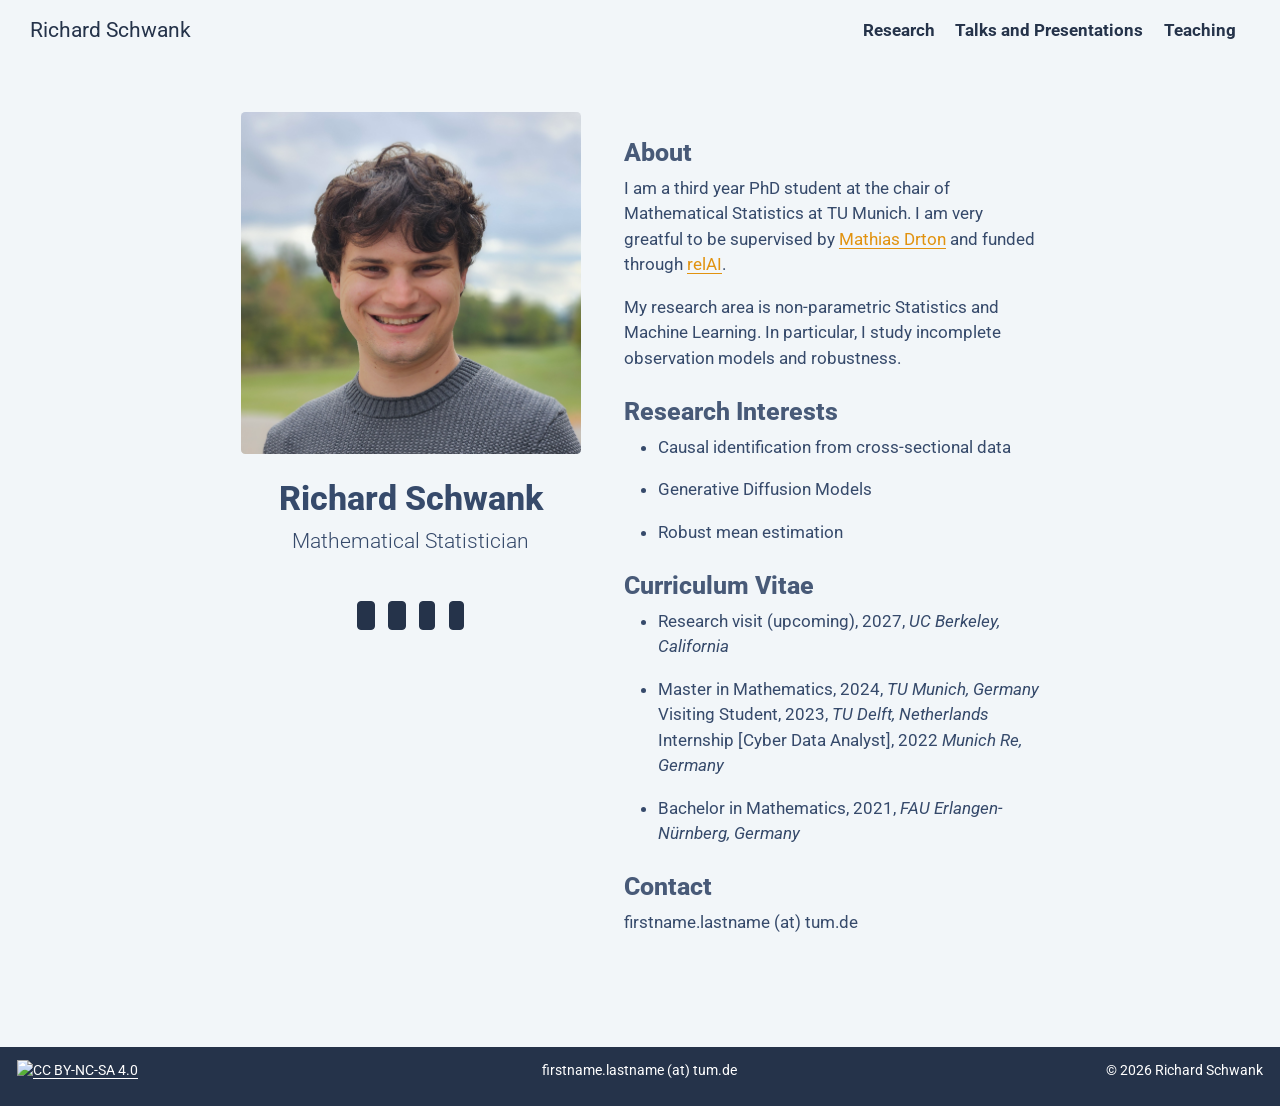
==== docs/index.html @ cad17ee5 "initial build" ====
<!DOCTYPE html>
<html xmlns="http://www.w3.org/1999/xhtml" lang="en" xml:lang="en"><head>

<meta charset="utf-8">
<meta name="generator" content="quarto-1.10.19">

<meta name="viewport" content="width=device-width, initial-scale=1.0, user-scalable=yes">


<title>Richard Schwank</title>
<style>
/* Default styles provided by pandoc.
** See https://pandoc.org/MANUAL.html#variables-for-html for config info.
*/
span.smallcaps{font-variant: small-caps;}
div.columns{display: flex; gap: 1.5em;}
div.column{flex: auto;}
@media screen {
div.columns{gap: min(4vw, 1.5em);}
div.column{overflow-x: auto;}
}
div.hanging-indent{margin-left: 1.5em; text-indent: -1.5em;}
ul.task-list{list-style: none;}
ul.task-list li input[type="checkbox"] {
  width: 0.8em;
  margin: 0 0.8em 0.2em -1em; /* quarto-specific, see https://github.com/quarto-dev/quarto-cli/issues/4556 */ 
  vertical-align: middle;
}
</style>


<script src="site_libs/quarto-nav/quarto-nav.js"></script>
<script src="site_libs/quarto-nav/headroom.min.js"></script>
<script src="site_libs/clipboard/clipboard.min.js"></script>
<script src="site_libs/quarto-search/autocomplete.umd.js"></script>
<script src="site_libs/quarto-search/fuse.min.js"></script>
<script src="site_libs/quarto-search/quarto-search.js"></script>
<meta name="quarto:offset" content="./">
<link href="./images/favicon.png" rel="icon" type="image/png">
<script src="site_libs/quarto-html/quarto.js" type="module"></script>
<script src="site_libs/quarto-html/tabsets/tabsets.js" type="module"></script>
<script src="site_libs/quarto-html/popper.min.js"></script>
<script src="site_libs/quarto-html/tippy.umd.min.js"></script>
<link href="site_libs/quarto-html/tippy.css" rel="stylesheet">
<link href="site_libs/quarto-html/quarto-syntax-highlighting-bf27225e3a48a9273f3daa8f8e829971.css" rel="stylesheet" id="quarto-text-highlighting-styles">
<script src="site_libs/bootstrap/bootstrap.min.js"></script>
<link href="site_libs/bootstrap/bootstrap-icons.css" rel="stylesheet">
<link href="site_libs/bootstrap/bootstrap-ca7d911904040dab1fc56b3e0323923a.min.css" rel="stylesheet" append-hash="true" id="quarto-bootstrap" data-mode="light">
<script id="quarto-search-options" type="application/json">{
  "location": "navbar",
  "copy-button": false,
  "collapse-after": 3,
  "panel-placement": "end",
  "type": "overlay",
  "limit": 50,
  "keyboard-shortcut": [
    "f",
    "/",
    "s"
  ],
  "language": {
    "search-no-results-text": "No results",
    "search-matching-documents-text": "matching documents",
    "search-copy-link-title": "Copy link to search",
    "search-hide-matches-text": "Hide additional matches",
    "search-more-match-text": "more match in this document",
    "search-more-matches-text": "more matches in this document",
    "search-clear-button-title": "Clear",
    "search-text-placeholder": "",
    "search-detached-cancel-button-title": "Cancel",
    "search-submit-button-title": "Submit",
    "search-label": "Search"
  }
}</script>
<style>html{ scroll-behavior: smooth; }</style>
<!-- academic icons -->

<link rel="stylesheet" href="https://cdn.jsdelivr.net/gh/jpswalsh/academicons@1/css/academicons.min.css">

<!-- altmetric icons -->
<script type="text/javascript" src="https://d1bxh8uas1mnw7.cloudfront.net/assets/embed.js"></script>

<!-- fontawesome icons -->
<script src="https://kit.fontawesome.com/1392a7030f.js" crossorigin="anonymous"></script>




<meta property="og:title" content="Richard Schwank">
<meta property="og:description" content="I am a third year PhD student at the chair of Mathematical Statistics at the Technical University of Munich (TUM), under the supervision of Prof.&nbsp;Mathias Drton.">
<meta property="og:image" content="https://your_website_url.de/images/Picture.jpg">
<meta property="og:site_name" content="Richard Schwank">
</head>

<body class="nav-fixed fullcontent quarto-light">

<div id="quarto-search-results"></div>
  <header id="quarto-header" class="headroom fixed-top">
    <nav class="navbar navbar-expand-lg " data-bs-theme="dark">
      <div class="navbar-container container-fluid">
      <div class="navbar-brand-container mx-auto">
    <a class="navbar-brand" href="./index.html">
    <span class="navbar-title">Richard Schwank</span>
    </a>
  </div>
            <div id="quarto-search" class="" title="Search"></div>
          <button class="navbar-toggler" type="button" data-bs-toggle="collapse" data-bs-target="#navbarCollapse" aria-controls="navbarCollapse" role="menu" aria-expanded="false" aria-label="Toggle navigation" onclick="if (window.quartoToggleHeadroom) { window.quartoToggleHeadroom(); }">
  <span class="navbar-toggler-icon"></span>
</button>
          <div class="collapse navbar-collapse" id="navbarCollapse">
            <ul class="navbar-nav navbar-nav-scroll ms-auto">
  <li class="nav-item">
    <a class="nav-link" href="./pages/research.html"> 
<span class="menu-text">Research</span></a>
  </li>  
  <li class="nav-item">
    <a class="nav-link" href="./pages/presentations.html"> 
<span class="menu-text">Talks and Presentations</span></a>
  </li>  
  <li class="nav-item">
    <a class="nav-link" href="./pages/teaching.html"> 
<span class="menu-text">Teaching</span></a>
  </li>  
</ul>
          </div> <!-- /navcollapse -->
            <div class="quarto-navbar-tools">
</div>
      </div> <!-- /container-fluid -->
    </nav>
</header>
<!-- content -->
<div id="quarto-content" class="quarto-container page-columns page-rows-contents page-layout-article page-navbar">
<!-- sidebar -->
<!-- margin-sidebar -->
    
<!-- main -->
<div class="quarto-about-trestles">
  <div class="about-entity">
    <img src="images/Picture.jpg" class="about-image
  rounded " style="width: 20em;">
<header id="title-block-header" class="quarto-title-block default">
<div class="quarto-title">
<h1 class="title">Richard Schwank</h1>
<p class="subtitle lead">Mathematical Statistician</p>
</div>
<div class="quarto-title-meta">
  </div>
</header>
    <div class="about-links">
  <a href="https://github.com/rischwank" class="about-link" rel="" target="_blank">
    <i class="bi bi-github"></i>
     <span class="about-link-text"></span>
  </a>
  <a href="https://www.linkedin.com/in/richard-schwank-3a5424241" class="about-link" rel="" target="_blank">
    <i class="bi bi-linkedin"></i>
     <span class="about-link-text"></span>
  </a>
  <a href="https://orcid.org/0009-0004-0956-3106" class="about-link" rel="" target="_blank">
     <span class="about-link-text"><i class="ai ai-orcid fa-lg"></i></span>
  </a>
  <a href="https://scholar.google.com/citations?user=D3n2OTAAAAAJ&amp;hl=en&amp;oi=ao" class="about-link" rel="" target="_blank">
     <span class="about-link-text"><i class="ai ai-google-scholar fa-lg"></i></span>
  </a>
</div>
  </div>
  <div class="about-contents"><main class="content" id="quarto-document-content">
<section id="about" class="level3">
<h3 data-anchor-id="about">About</h3>
<p>I am a third year PhD student at the chair of Mathematical Statistics at TU Munich. I am very greatful to be supervised by <a href="https://www.math.cit.tum.de/math/personen/professuren/drton-mathias/">Mathias Drton</a> and funded through <a href="https://zuseschoolrelai.de">relAI</a>.</p>
<p>My research area is non-parametric Statistics and Machine Learning. In particular, I study incomplete observation models and robustness.</p>
</section>
<section id="research-interests" class="level3">
<h3 data-anchor-id="research-interests">Research Interests</h3>
<ul>
<li><p>Causal identification from cross-sectional data</p></li>
<li><p>Generative Diffusion Models</p></li>
<li><p>Robust mean estimation</p></li>
</ul>
</section>
<section id="curriculum-vitae" class="level3">
<h3 data-anchor-id="curriculum-vitae">Curriculum Vitae</h3>
<ul>
<li><p>Research visit (upcoming), 2027, <em>UC Berkeley, California</em></p></li>
<li><p>Master in Mathematics, 2024, <em>TU Munich, Germany</em> <br> Visiting Student, 2023, <em>TU Delft, Netherlands</em><br> Internship [Cyber Data Analyst], 2022 <em>Munich Re, Germany</em></p></li>
<li><p>Bachelor in Mathematics, 2021, <em>FAU Erlangen-Nürnberg, Germany</em></p></li>
</ul>
</section>
<section id="contact" class="level3">
<h3 data-anchor-id="contact">Contact</h3>
<p>firstname.lastname (at) tum.de</p>


</section>
</main></div>
</div>
 <!-- /main -->
<script id="quarto-html-after-body" type="application/javascript">
  window.document.addEventListener("DOMContentLoaded", function (event) {
    const isCodeAnnotation = (el) => {
      for (const clz of el.classList) {
        if (clz.startsWith('code-annotation-')) {                     
          return true;
        }
      }
      return false;
    }
    const onCopySuccess = function(e) {
      // button target
      const button = e.trigger;
      // don't keep focus
      button.blur();
      // flash "checked"
      button.classList.add('code-copy-button-checked');
      var currentTitle = button.getAttribute("title");
      button.setAttribute("title", "Copied!");
      let tooltip;
      if (window.bootstrap) {
        button.setAttribute("data-bs-toggle", "tooltip");
        button.setAttribute("data-bs-placement", "left");
        button.setAttribute("data-bs-title", "Copied!");
        tooltip = new bootstrap.Tooltip(button, 
          { trigger: "manual", 
            customClass: "code-copy-button-tooltip",
            offset: [0, -8]});
        tooltip.show();    
      }
      setTimeout(function() {
        if (tooltip) {
          tooltip.hide();
          button.removeAttribute("data-bs-title");
          button.removeAttribute("data-bs-toggle");
          button.removeAttribute("data-bs-placement");
        }
        button.setAttribute("title", currentTitle);
        button.classList.remove('code-copy-button-checked');
      }, 1000);
      // clear code selection
      e.clearSelection();
    }
    const getTextToCopy = function(trigger) {
      const outerScaffold = trigger.parentElement.cloneNode(true);
      const codeEl = outerScaffold.querySelector('code');
      for (const childEl of codeEl.children) {
        if (isCodeAnnotation(childEl)) {
          childEl.remove();
        }
      }
      return codeEl.innerText;
    }
    const clipboard = new window.ClipboardJS('.code-copy-button:not([data-in-quarto-modal])', {
      text: getTextToCopy
    });
    clipboard.on('success', onCopySuccess);
    if (window.document.getElementById('quarto-embedded-source-code-modal')) {
      const clipboardModal = new window.ClipboardJS('.code-copy-button[data-in-quarto-modal]', {
        text: getTextToCopy,
        container: window.document.getElementById('quarto-embedded-source-code-modal')
      });
      clipboardModal.on('success', onCopySuccess);
    }
      var localhostRegex = new RegExp(/^(?:http|https):\/\/localhost\:?[0-9]*\//);
      var mailtoRegex = new RegExp(/^mailto:/);
        var filterRegex = new RegExp("https:\/\/your_website_url\.de");
      var isInternal = (href) => {
          return filterRegex.test(href) || localhostRegex.test(href) || mailtoRegex.test(href);
      }
      // Inspect non-navigation links and adorn them if external
     var links = window.document.querySelectorAll('a[href]:not(.nav-link):not(.navbar-brand):not(.toc-action):not(.sidebar-link):not(.sidebar-item-toggle):not(.pagination-link):not(.no-external):not([aria-hidden]):not(.dropdown-item):not(.quarto-navigation-tool):not(.about-link)');
      for (var i=0; i<links.length; i++) {
        const link = links[i];
        if (!isInternal(link.href)) {
          // undo the damage that might have been done by quarto-nav.js in the case of
          // links that we want to consider external
          if (link.dataset.originalHref !== undefined) {
            link.href = link.dataset.originalHref;
          }
            // target, if specified
            link.setAttribute("target", "_blank");
            if (link.getAttribute("rel") === null) {
              link.setAttribute("rel", "noopener");
            }
        }
      }
    function tippyHover(el, contentFn, onTriggerFn, onUntriggerFn) {
      const config = {
        allowHTML: true,
        maxWidth: 500,
        delay: 100,
        arrow: false,
        appendTo: function(el) {
            return el.parentElement;
        },
        interactive: true,
        interactiveBorder: 10,
        theme: 'quarto',
        placement: 'bottom-start',
      };
      if (contentFn) {
        config.content = contentFn;
      }
      if (onTriggerFn) {
        config.onTrigger = onTriggerFn;
      }
      if (onUntriggerFn) {
        config.onUntrigger = onUntriggerFn;
      }
      window.tippy(el, config); 
    }
    const noterefs = window.document.querySelectorAll('a[role="doc-noteref"]');
    for (var i=0; i<noterefs.length; i++) {
      const ref = noterefs[i];
      tippyHover(ref, function() {
        // use id or data attribute instead here
        let href = ref.getAttribute('data-footnote-href') || ref.getAttribute('href');
        try { href = new URL(href).hash; } catch {}
        const id = href.replace(/^#\/?/, "");
        const note = window.document.getElementById(id);
        if (note) {
          return note.innerHTML;
        } else {
          return "";
        }
      });
    }
    const xrefs = window.document.querySelectorAll('a.quarto-xref');
    const processXRef = (id, note) => {
      // Strip column container classes
      const stripColumnClz = (el) => {
        el.classList.remove("page-full", "page-columns");
        if (el.children) {
          for (const child of el.children) {
            stripColumnClz(child);
          }
        }
      }
      stripColumnClz(note)
      if (id === null || id.startsWith('sec-')) {
        // Special case sections, only their first couple elements
        const container = document.createElement("div");
        if (note.children && note.children.length > 2) {
          container.appendChild(note.children[0].cloneNode(true));
          for (let i = 1; i < note.children.length; i++) {
            const child = note.children[i];
            if (child.tagName === "P" && child.innerText === "") {
              continue;
            } else {
              container.appendChild(child.cloneNode(true));
              break;
            }
          }
          if (window.Quarto?.typesetMath) {
            window.Quarto.typesetMath(container);
          }
          return container.innerHTML
        } else {
          if (window.Quarto?.typesetMath) {
            window.Quarto.typesetMath(note);
          }
          return note.innerHTML;
        }
      } else {
        // Remove any anchor links if they are present
        const anchorLink = note.querySelector('a.anchorjs-link');
        if (anchorLink) {
          anchorLink.remove();
        }
        if (window.Quarto?.typesetMath) {
          window.Quarto.typesetMath(note);
        }
        if (note.classList.contains("callout")) {
          return note.outerHTML;
        } else {
          return note.innerHTML;
        }
      }
    }
    for (var i=0; i<xrefs.length; i++) {
      const xref = xrefs[i];
      tippyHover(xref, undefined, function(instance) {
        instance.disable();
        let url = xref.getAttribute('href');
        let hash = undefined; 
        if (url.startsWith('#')) {
          hash = url;
        } else {
          try { hash = new URL(url).hash; } catch {}
        }
        if (hash) {
          const id = hash.replace(/^#\/?/, "");
          const note = window.document.getElementById(id);
          if (note !== null) {
            try {
              const html = processXRef(id, note.cloneNode(true));
              instance.setContent(html);
            } finally {
              instance.enable();
              instance.show();
            }
          } else {
            // See if we can fetch this
            fetch(url.split('#')[0])
            .then(res => res.text())
            .then(html => {
              const parser = new DOMParser();
              const htmlDoc = parser.parseFromString(html, "text/html");
              const note = htmlDoc.getElementById(id);
              if (note !== null) {
                const html = processXRef(id, note);
                instance.setContent(html);
              } 
            }).finally(() => {
              instance.enable();
              instance.show();
            });
          }
        } else {
          // See if we can fetch a full url (with no hash to target)
          // This is a special case and we should probably do some content thinning / targeting
          fetch(url)
          .then(res => res.text())
          .then(html => {
            const parser = new DOMParser();
            const htmlDoc = parser.parseFromString(html, "text/html");
            const note = htmlDoc.querySelector('main.content');
            if (note !== null) {
              // This should only happen for chapter cross references
              // (since there is no id in the URL)
              // remove the first header
              if (note.children.length > 0 && note.children[0].tagName === "HEADER") {
                note.children[0].remove();
              }
              const html = processXRef(null, note);
              instance.setContent(html);
            } 
          }).finally(() => {
            instance.enable();
            instance.show();
          });
        }
      }, function(instance) {
      });
    }
        let selectedAnnoteEl;
        const selectorForAnnotation = ( cell, annotation) => {
          let cellAttr = 'data-code-cell="' + cell + '"';
          let lineAttr = 'data-code-annotation="' +  annotation + '"';
          const selector = 'span[' + cellAttr + '][' + lineAttr + ']';
          return selector;
        }
        const selectCodeLines = (annoteEl) => {
          const doc = window.document;
          const targetCell = annoteEl.getAttribute("data-target-cell");
          const targetAnnotation = annoteEl.getAttribute("data-target-annotation");
          const annoteSpan = window.document.querySelector(selectorForAnnotation(targetCell, targetAnnotation));
          const lines = annoteSpan.getAttribute("data-code-lines").split(",");
          const lineIds = lines.map((line) => {
            return targetCell + "-" + line;
          })
          let top = null;
          let height = null;
          let parent = null;
          if (lineIds.length > 0) {
              //compute the position of the single el (top and bottom and make a div)
              const el = window.document.getElementById(lineIds[0]);
              top = el.offsetTop;
              height = el.offsetHeight;
              parent = el.parentElement.parentElement;
            if (lineIds.length > 1) {
              const lastEl = window.document.getElementById(lineIds[lineIds.length - 1]);
              const bottom = lastEl.offsetTop + lastEl.offsetHeight;
              height = bottom - top;
            }
            if (top !== null && height !== null && parent !== null) {
              // cook up a div (if necessary) and position it 
              let div = window.document.getElementById("code-annotation-line-highlight");
              if (div === null) {
                div = window.document.createElement("div");
                div.setAttribute("id", "code-annotation-line-highlight");
                div.style.position = 'absolute';
                parent.appendChild(div);
              }
              div.style.top = top - 2 + "px";
              div.style.height = height + 4 + "px";
              div.style.left = 0;
              let gutterDiv = window.document.getElementById("code-annotation-line-highlight-gutter");
              if (gutterDiv === null) {
                gutterDiv = window.document.createElement("div");
                gutterDiv.setAttribute("id", "code-annotation-line-highlight-gutter");
                gutterDiv.style.position = 'absolute';
                const codeCell = window.document.getElementById(targetCell);
                const gutter = codeCell.querySelector('.code-annotation-gutter');
                gutter.appendChild(gutterDiv);
              }
              gutterDiv.style.top = top - 2 + "px";
              gutterDiv.style.height = height + 4 + "px";
            }
            selectedAnnoteEl = annoteEl;
          }
        };
        const unselectCodeLines = () => {
          const elementsIds = ["code-annotation-line-highlight", "code-annotation-line-highlight-gutter"];
          elementsIds.forEach((elId) => {
            const div = window.document.getElementById(elId);
            if (div) {
              div.remove();
            }
          });
          selectedAnnoteEl = undefined;
        };
          // Handle positioning of the toggle
      window.addEventListener(
        "resize",
        throttle(() => {
          elRect = undefined;
          if (selectedAnnoteEl) {
            selectCodeLines(selectedAnnoteEl);
          }
        }, 10)
      );
      function throttle(fn, ms) {
      let throttle = false;
      let timer;
        return (...args) => {
          if(!throttle) { // first call gets through
              fn.apply(this, args);
              throttle = true;
          } else { // all the others get throttled
              if(timer) clearTimeout(timer); // cancel #2
              timer = setTimeout(() => {
                fn.apply(this, args);
                timer = throttle = false;
              }, ms);
          }
        };
      }
        // Attach click handler to the DT
        const annoteDls = window.document.querySelectorAll('dt[data-target-cell]');
        for (const annoteDlNode of annoteDls) {
          annoteDlNode.addEventListener('click', (event) => {
            const clickedEl = event.target;
            if (clickedEl !== selectedAnnoteEl) {
              unselectCodeLines();
              const activeEl = window.document.querySelector('dt[data-target-cell].code-annotation-active');
              if (activeEl) {
                activeEl.classList.remove('code-annotation-active');
              }
              selectCodeLines(clickedEl);
              clickedEl.classList.add('code-annotation-active');
            } else {
              // Unselect the line
              unselectCodeLines();
              clickedEl.classList.remove('code-annotation-active');
            }
          });
        }
    const findCites = (el) => {
      const parentEl = el.parentElement;
      if (parentEl) {
        const cites = parentEl.dataset.cites;
        if (cites) {
          return {
            el,
            cites: cites.split(' ')
          };
        } else {
          return findCites(el.parentElement)
        }
      } else {
        return undefined;
      }
    };
    var bibliorefs = window.document.querySelectorAll('a[role="doc-biblioref"]');
    for (var i=0; i<bibliorefs.length; i++) {
      const ref = bibliorefs[i];
      const citeInfo = findCites(ref);
      if (citeInfo) {
        tippyHover(citeInfo.el, function() {
          var popup = window.document.createElement('div');
          citeInfo.cites.forEach(function(cite) {
            var citeDiv = window.document.createElement('div');
            citeDiv.classList.add('hanging-indent');
            citeDiv.classList.add('csl-entry');
            var biblioDiv = window.document.getElementById('ref-' + cite);
            if (biblioDiv) {
              citeDiv.innerHTML = biblioDiv.innerHTML;
            }
            popup.appendChild(citeDiv);
          });
          return popup.innerHTML;
        });
      }
    }
  });
  </script>
</div> <!-- /content -->
<footer class="footer">
  <div class="nav-footer">
    <div class="nav-footer-left">
<p><a href="https://creativecommons.org/licenses/by-nc-sa/4.0/"><img src="./images/by-nc-sa.png" class="img-fluid" style="height:25px; vertical-align:top;" alt="CC BY-NC-SA 4.0"></a></p>
</div>   
    <div class="nav-footer-center">
      <ul class="footer-items list-unstyled">
    <li class="nav-item">
 firstname.lastname (at) tum.de
  </li>  
</ul>
    </div>
    <div class="nav-footer-right">
      <ul class="footer-items list-unstyled">
    <li class="nav-item">
 © 2026 Richard Schwank
  </li>  
</ul>
    </div>
  </div>
</footer>




<script src="site_libs/quarto-html/zenscroll-min.js"></script>
</body></html>
---- docs/site_libs/quarto-html/quarto-syntax-highlighting-bf27225e3a48a9273f3daa8f8e829971.css ----
/* quarto syntax highlight colors */
:root {
  --quarto-hl-ot-color: #003B4F;
  --quarto-hl-at-color: #657422;
  --quarto-hl-ss-color: #20794D;
  --quarto-hl-an-color: #5E5E5E;
  --quarto-hl-fu-color: #4758AB;
  --quarto-hl-st-color: #20794D;
  --quarto-hl-cf-color: #003B4F;
  --quarto-hl-op-color: #5E5E5E;
  --quarto-hl-er-color: #AD0000;
  --quarto-hl-bn-color: #AD0000;
  --quarto-hl-al-color: #AD0000;
  --quarto-hl-va-color: #111111;
  --quarto-hl-bu-color: inherit;
  --quarto-hl-ex-color: inherit;
  --quarto-hl-pp-color: #AD0000;
  --quarto-hl-in-color: #5E5E5E;
  --quarto-hl-vs-color: #20794D;
  --quarto-hl-wa-color: #5E5E5E;
  --quarto-hl-do-color: #5E5E5E;
  --quarto-hl-im-color: #00769E;
  --quarto-hl-ch-color: #20794D;
  --quarto-hl-dt-color: #AD0000;
  --quarto-hl-fl-color: #AD0000;
  --quarto-hl-co-color: #5E5E5E;
  --quarto-hl-cv-color: #5E5E5E;
  --quarto-hl-cn-color: #8f5902;
  --quarto-hl-sc-color: #5E5E5E;
  --quarto-hl-dv-color: #AD0000;
  --quarto-hl-kw-color: #003B4F;
}

/* other quarto variables */
:root {
  --quarto-font-monospace: SFMono-Regular, Menlo, Monaco, Consolas, "Liberation Mono", "Courier New", monospace;
}

/* syntax highlight based on Pandoc's rules */
pre > code.sourceCode > span {
  color: #003B4F;
}

code.sourceCode > span {
  color: #003B4F;
}

div.sourceCode,
div.sourceCode pre.sourceCode {
  color: #003B4F;
}

/* Normal */
code span {
  color: #003B4F;
}

/* Alert */
code span.al {
  color: #AD0000;
  font-style: inherit;
}

/* Annotation */
code span.an {
  color: #5E5E5E;
  font-style: inherit;
}

/* Attribute */
code span.at {
  color: #657422;
  font-style: inherit;
}

/* BaseN */
code span.bn {
  color: #AD0000;
  font-style: inherit;
}

/* BuiltIn */
code span.bu {
  font-style: inherit;
}

/* ControlFlow */
code span.cf {
  color: #003B4F;
  font-weight: bold;
  font-style: inherit;
}

/* Char */
code span.ch {
  color: #20794D;
  font-style: inherit;
}

/* Constant */
code span.cn {
  color: #8f5902;
  font-style: inherit;
}

/* Comment */
code span.co {
  color: #5E5E5E;
  font-style: inherit;
}

/* CommentVar */
code span.cv {
  color: #5E5E5E;
  font-style: italic;
}

/* Documentation */
code span.do {
  color: #5E5E5E;
  font-style: italic;
}

/* DataType */
code span.dt {
  color: #AD0000;
  font-style: inherit;
}

/* DecVal */
code span.dv {
  color: #AD0000;
  font-style: inherit;
}

/* Error */
code span.er {
  color: #AD0000;
  font-style: inherit;
}

/* Extension */
code span.ex {
  font-style: inherit;
}

/* Float */
code span.fl {
  color: #AD0000;
  font-style: inherit;
}

/* Function */
code span.fu {
  color: #4758AB;
  font-style: inherit;
}

/* Import */
code span.im {
  color: #00769E;
  font-style: inherit;
}

/* Information */
code span.in {
  color: #5E5E5E;
  font-style: inherit;
}

/* Keyword */
code span.kw {
  color: #003B4F;
  font-weight: bold;
  font-style: inherit;
}

/* Operator */
code span.op {
  color: #5E5E5E;
  font-style: inherit;
}

/* Other */
code span.ot {
  color: #003B4F;
  font-style: inherit;
}

/* Preprocessor */
code span.pp {
  color: #AD0000;
  font-style: inherit;
}

/* SpecialChar */
code span.sc {
  color: #5E5E5E;
  font-style: inherit;
}

/* SpecialString */
code span.ss {
  color: #20794D;
  font-style: inherit;
}

/* String */
code span.st {
  color: #20794D;
  font-style: inherit;
}

/* Variable */
code span.va {
  color: #111111;
  font-style: inherit;
}

/* VerbatimString */
code span.vs {
  color: #20794D;
  font-style: inherit;
}

/* Warning */
code span.wa {
  color: #5E5E5E;
  font-style: italic;
}

.prevent-inlining {
  content: "</";
}

/*# sourceMappingURL=8be38f48d34c45af72792cbd699585e7.css.map */
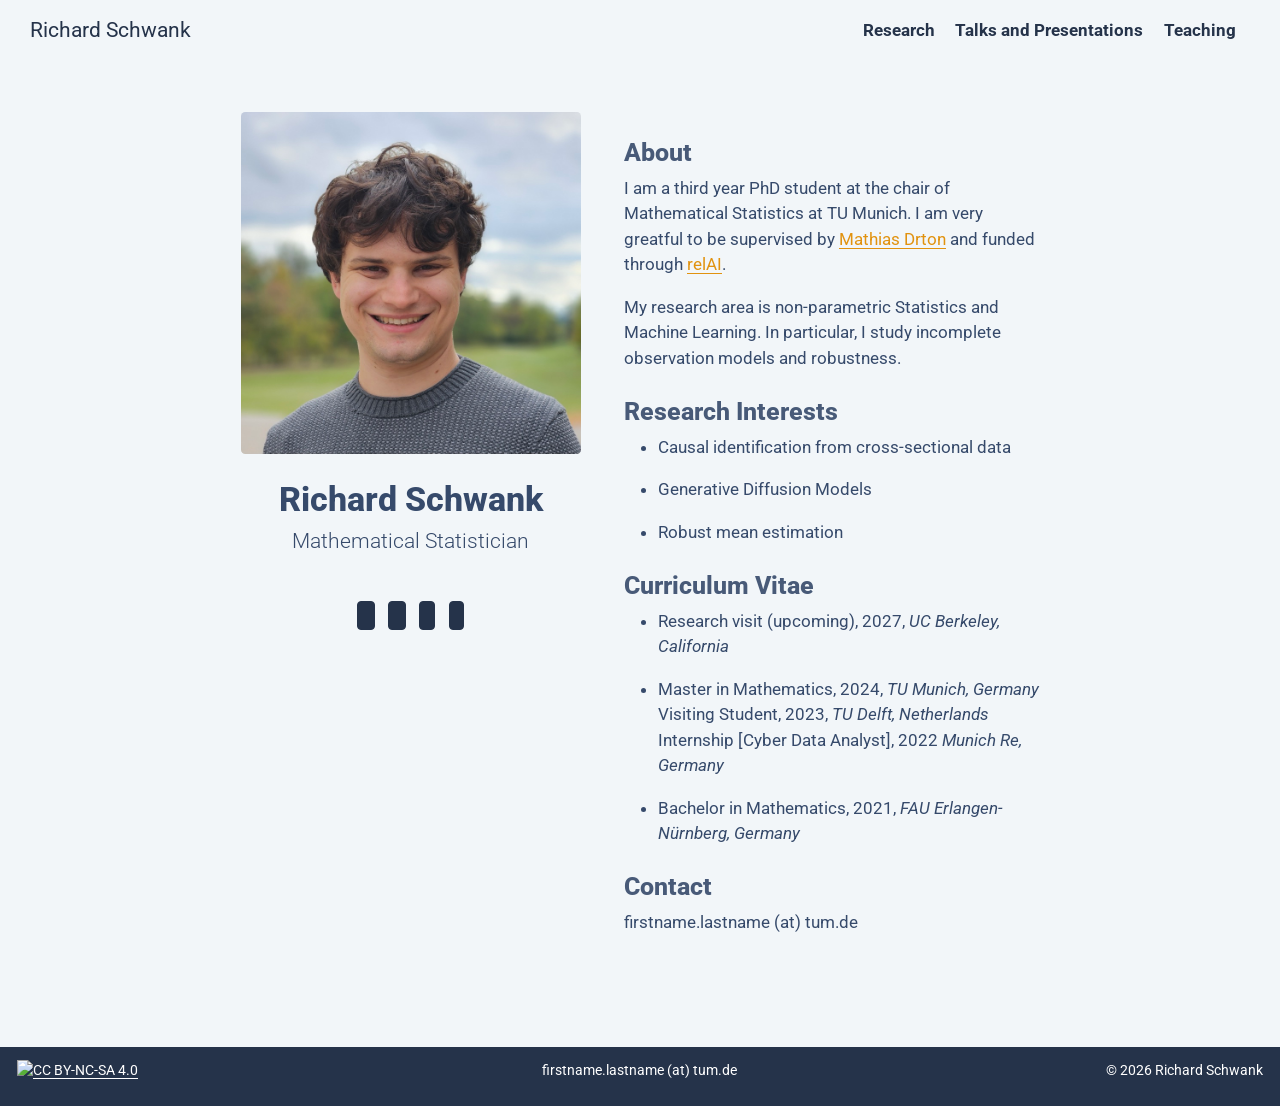
==== commit df3c2d86: "updated url" ====
--- a/docs/index.html
+++ b/docs/index.html
@@ -88,7 +88,7 @@
 
 <meta property="og:title" content="Richard Schwank">
 <meta property="og:description" content="I am a third year PhD student at the chair of Mathematical Statistics at the Technical University of Munich (TUM), under the supervision of Prof.&nbsp;Mathias Drton.">
-<meta property="og:image" content="https://your_website_url.de/images/Picture.jpg">
+<meta property="og:image" content="https://rischwank.github.io/website/images/Picture.jpg">
 <meta property="og:site_name" content="Richard Schwank">
 </head>
 
@@ -260,7 +260,7 @@
     }
       var localhostRegex = new RegExp(/^(?:http|https):\/\/localhost\:?[0-9]*\//);
       var mailtoRegex = new RegExp(/^mailto:/);
-        var filterRegex = new RegExp("https:\/\/your_website_url\.de");
+        var filterRegex = new RegExp("https:\/\/rischwank\.github\.io\/website\/");
       var isInternal = (href) => {
           return filterRegex.test(href) || localhostRegex.test(href) || mailtoRegex.test(href);
       }
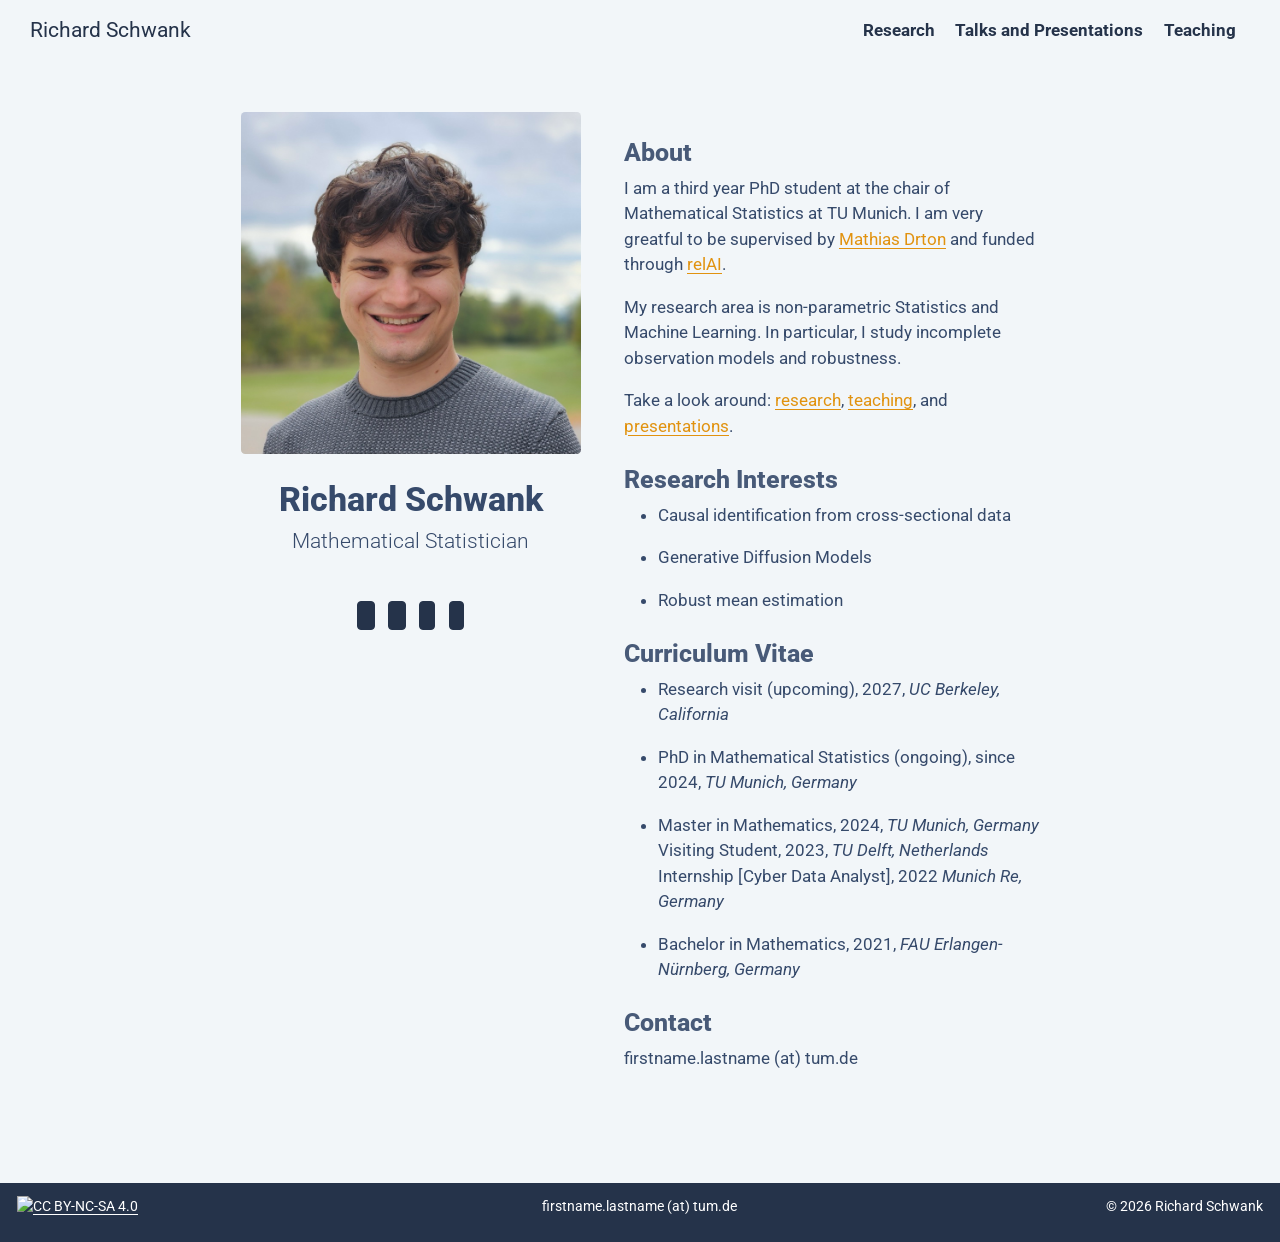
==== commit fa96e0ba: "new paper" ====
--- a/docs/index.html
+++ b/docs/index.html
@@ -168,6 +168,7 @@
 <h3 data-anchor-id="about">About</h3>
 <p>I am a third year PhD student at the chair of Mathematical Statistics at TU Munich. I am very greatful to be supervised by <a href="https://www.math.cit.tum.de/math/personen/professuren/drton-mathias/">Mathias Drton</a> and funded through <a href="https://zuseschoolrelai.de">relAI</a>.</p>
 <p>My research area is non-parametric Statistics and Machine Learning. In particular, I study incomplete observation models and robustness.</p>
+<p>Take a look around: <a href="pages/research.html" class="no-external">research</a>, <a href="pages/teaching.html" class="no-external">teaching</a>, and <a href="pages/presentations.html" class="no-external">presentations</a>.</p>
 </section>
 <section id="research-interests" class="level3">
 <h3 data-anchor-id="research-interests">Research Interests</h3>
@@ -181,6 +182,7 @@
 <h3 data-anchor-id="curriculum-vitae">Curriculum Vitae</h3>
 <ul>
 <li><p>Research visit (upcoming), 2027, <em>UC Berkeley, California</em></p></li>
+<li><p>PhD in Mathematical Statistics (ongoing), since 2024, <em>TU Munich, Germany</em></p></li>
 <li><p>Master in Mathematics, 2024, <em>TU Munich, Germany</em> <br> Visiting Student, 2023, <em>TU Delft, Netherlands</em><br> Internship [Cyber Data Analyst], 2022 <em>Munich Re, Germany</em></p></li>
 <li><p>Bachelor in Mathematics, 2021, <em>FAU Erlangen-Nürnberg, Germany</em></p></li>
 </ul>
